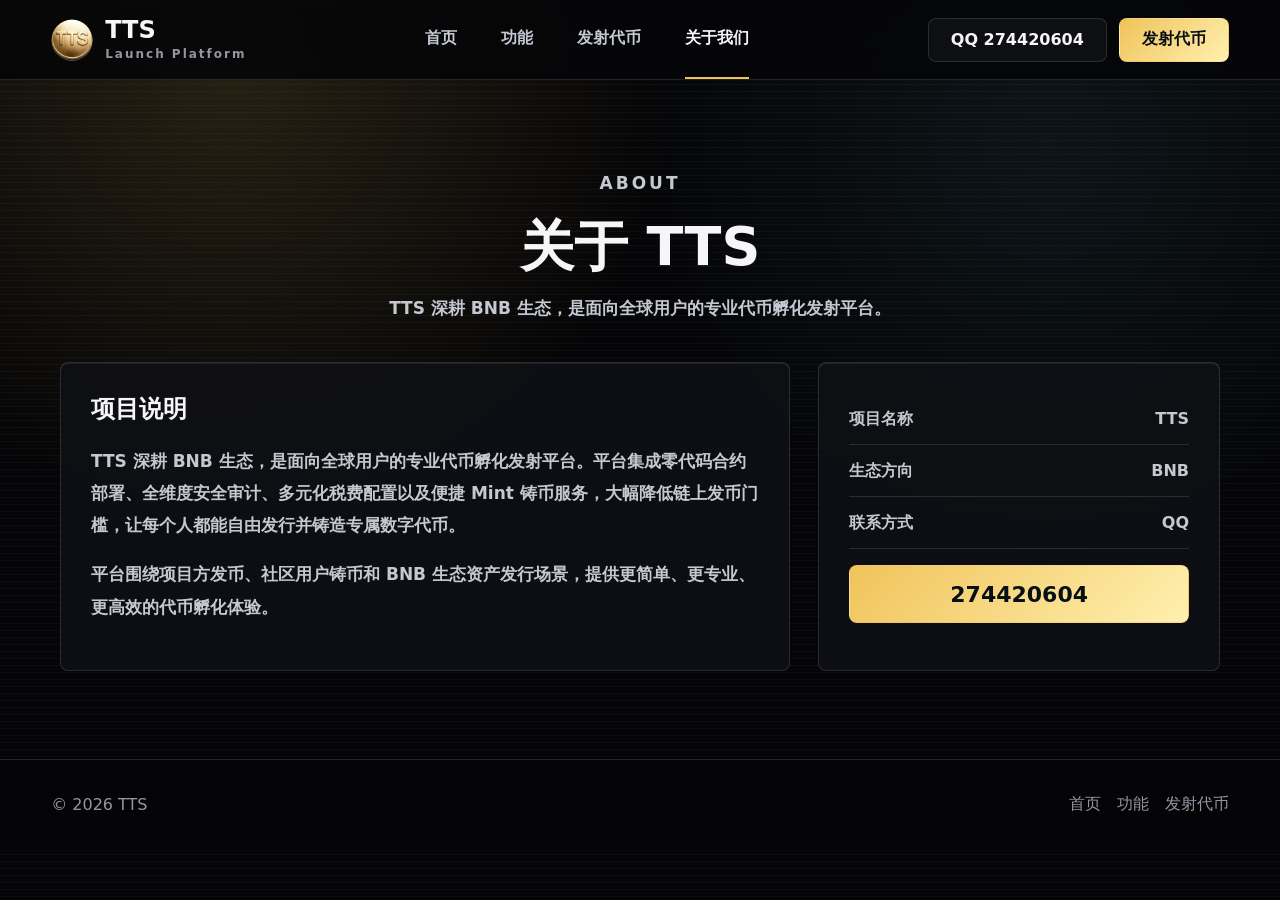
==== about.html @ f5e6a39c "Initial TTS static site" ====
<!doctype html>
<html lang="zh-CN">
  <head>
    <meta charset="UTF-8" />
    <meta name="viewport" content="width=device-width, initial-scale=1.0" />
    <title>TTS | 关于我们</title>
    <link rel="stylesheet" href="styles.css" />
  </head>
  <body>
    <header class="site-header">
      <a class="brand" href="index.html" aria-label="TTS 首页">
        <span class="brand-mark"><img src="images/tts-logo.svg" alt="" /></span>
        <span>
          <span class="brand-title">TTS</span>
          <span class="brand-subtitle">Launch Platform</span>
        </span>
      </a>

      <nav class="nav" aria-label="主导航">
        <a href="index.html">首页</a>
        <a href="features.html">功能</a>
        <a href="launch.html">发射代币</a>
        <a class="is-active" href="about.html">关于我们</a>
      </nav>

      <div class="header-actions">
        <a class="button" href="about.html">QQ 274420604</a>
        <a class="button primary" href="launch.html">发射代币</a>
      </div>
    </header>

    <main class="page">
      <section class="section">
        <div class="section-head center">
          <p class="eyebrow">ABOUT</p>
          <h1>关于 TTS</h1>
          <p>TTS 深耕 BNB 生态，是面向全球用户的专业代币孵化发射平台。</p>
        </div>

        <div class="about-panel">
          <article class="panel">
            <h2>项目说明</h2>
            <p class="about-copy">
              TTS 深耕 BNB 生态，是面向全球用户的专业代币孵化发射平台。平台集成零代码合约部署、全维度安全审计、多元化税费配置以及便捷 Mint 铸币服务，大幅降低链上发币门槛，让每个人都能自由发行并铸造专属数字代币。
            </p>
            <p class="about-copy">
              平台围绕项目方发币、社区用户铸币和 BNB 生态资产发行场景，提供更简单、更专业、更高效的代币孵化体验。
            </p>
          </article>

          <aside class="panel contact-box">
            <div class="contact-line">
              <span>项目名称</span>
              <strong>TTS</strong>
            </div>
            <div class="contact-line">
              <span>生态方向</span>
              <strong>BNB</strong>
            </div>
            <div class="contact-line">
              <span>联系方式</span>
              <strong>QQ</strong>
            </div>
            <a class="contact-qq" href="tencent://message/?uin=274420604&Site=TTS&Menu=yes">274420604</a>
          </aside>
        </div>
      </section>
    </main>

    <footer class="footer">
      <span>© 2026 TTS</span>
      <div class="footer-links">
        <a href="index.html">首页</a>
        <a href="features.html">功能</a>
        <a href="launch.html">发射代币</a>
      </div>
    </footer>
  </body>
</html>
---- styles.css ----
:root {
  --bg: #050507;
  --panel: #101115;
  --panel-soft: #161821;
  --line: rgba(255, 255, 255, 0.12);
  --line-strong: rgba(255, 255, 255, 0.22);
  --text: #f6f6f8;
  --muted: #9297a3;
  --muted-strong: #c4c8d1;
  --brand: #f0c35a;
  --brand-2: #fff0b0;
  --cool: #77e2ff;
  --warn: #ffd36e;
}

* {
  box-sizing: border-box;
}

html {
  min-height: 100%;
}

body {
  margin: 0;
  min-height: 100vh;
  color: var(--text);
  background:
    radial-gradient(circle at 18% 8%, rgba(240, 195, 90, 0.14), transparent 28rem),
    radial-gradient(circle at 82% 16%, rgba(119, 226, 255, 0.07), transparent 26rem),
    repeating-linear-gradient(
      to bottom,
      rgba(255, 255, 255, 0.03) 0,
      rgba(255, 255, 255, 0.03) 1px,
      transparent 1px,
      transparent 7px
    ),
    var(--bg);
  font-family:
    "PingFang SC", "Microsoft YaHei", "Noto Sans SC", system-ui, -apple-system, BlinkMacSystemFont,
    "Segoe UI", sans-serif;
}

a {
  color: inherit;
  text-decoration: none;
}

button,
input,
textarea {
  font: inherit;
}

.site-header {
  position: sticky;
  top: 0;
  z-index: 20;
  display: flex;
  align-items: center;
  justify-content: space-between;
  gap: 28px;
  min-height: 76px;
  padding: 0 clamp(18px, 4vw, 56px);
  border-bottom: 1px solid var(--line);
  background: rgba(5, 5, 7, 0.86);
  backdrop-filter: blur(18px);
}

.brand {
  display: inline-flex;
  align-items: center;
  gap: 12px;
  min-width: 0;
}

.brand-mark {
  display: grid;
  width: 42px;
  height: 42px;
  place-items: center;
  border: 0;
  border-radius: 50%;
  background: transparent;
  overflow: hidden;
}

.brand-mark img {
  display: block;
  width: 100%;
  height: 100%;
  object-fit: contain;
}

.hero-logo {
  display: block;
  width: clamp(120px, 18vw, 190px);
  height: auto;
  margin-bottom: 24px;
  filter: drop-shadow(0 22px 44px rgba(0, 0, 0, 0.45));
}

.brand-title {
  display: block;
  font-size: 24px;
  font-weight: 900;
  line-height: 1;
  letter-spacing: 0;
}

.brand-subtitle {
  display: block;
  margin-top: 5px;
  color: var(--muted);
  font-size: 12px;
  font-weight: 800;
  letter-spacing: 2px;
}

.nav {
  display: flex;
  justify-content: center;
  gap: clamp(18px, 4vw, 44px);
  color: var(--muted-strong);
  font-size: 16px;
  font-weight: 800;
}

.nav a {
  padding: 28px 0;
  border-bottom: 2px solid transparent;
}

.nav a:hover,
.nav a.is-active {
  color: var(--text);
  border-bottom-color: var(--brand);
}

.header-actions {
  display: flex;
  align-items: center;
  gap: 12px;
}

.button {
  display: inline-flex;
  align-items: center;
  justify-content: center;
  min-height: 44px;
  padding: 0 22px;
  border: 1px solid var(--line);
  border-radius: 8px;
  color: var(--text);
  background: rgba(255, 255, 255, 0.04);
  font-weight: 900;
  white-space: nowrap;
}

.button.primary {
  border-color: transparent;
  color: #071014;
  background: linear-gradient(135deg, var(--brand), var(--brand-2));
}

.button.disabled {
  cursor: default;
  color: var(--muted-strong);
  background: rgba(255, 255, 255, 0.055);
}

.page {
  width: min(1160px, calc(100% - 40px));
  margin: 0 auto;
}

.hero {
  display: grid;
  grid-template-columns: minmax(0, 1.05fr) minmax(320px, 0.95fr);
  gap: 56px;
  align-items: center;
  min-height: calc(100vh - 76px);
  padding: 80px 0;
}

.eyebrow {
  margin: 0 0 18px;
  color: var(--brand);
  font-size: 14px;
  font-weight: 900;
  letter-spacing: 3px;
}

h1,
h2,
h3,
p {
  margin-top: 0;
}

h1 {
  margin-bottom: 22px;
  font-size: clamp(48px, 8vw, 86px);
  line-height: 1.02;
  letter-spacing: 0;
}

.lead {
  width: min(680px, 100%);
  margin-bottom: 34px;
  color: var(--muted-strong);
  font-size: 18px;
  font-weight: 700;
  line-height: 1.85;
}

.hero-actions {
  display: flex;
  flex-wrap: wrap;
  gap: 14px;
}

.preview-panel,
.panel,
.card {
  border: 1px solid var(--line);
  border-radius: 8px;
  background: rgba(16, 17, 21, 0.86);
  box-shadow: inset 0 1px rgba(255, 255, 255, 0.08);
}

.preview-panel {
  padding: 28px;
}

.preview-top {
  display: flex;
  align-items: center;
  justify-content: space-between;
  gap: 18px;
  margin-bottom: 24px;
  padding-bottom: 20px;
  border-bottom: 1px solid var(--line);
}

.preview-title {
  font-weight: 900;
}

.badge {
  display: inline-flex;
  align-items: center;
  justify-content: center;
  min-height: 28px;
  padding: 0 10px;
  border: 1px solid rgba(255, 211, 110, 0.36);
  border-radius: 999px;
  color: #ffe3a0;
  background: rgba(255, 211, 110, 0.08);
  font-size: 12px;
  font-weight: 900;
}

.badge.ready {
  border-color: rgba(240, 195, 90, 0.42);
  color: #fff1bc;
  background: rgba(240, 195, 90, 0.09);
}

.metric-grid {
  display: grid;
  grid-template-columns: repeat(2, minmax(0, 1fr));
  gap: 14px;
}

.metric {
  min-height: 112px;
  padding: 18px;
  border: 1px solid var(--line);
  border-radius: 8px;
  background: rgba(255, 255, 255, 0.035);
}

.metric strong {
  display: block;
  margin-bottom: 10px;
  font-size: 28px;
}

.metric span {
  color: var(--muted);
  font-size: 14px;
  font-weight: 800;
}

.section {
  padding: 88px 0;
}

.section-head {
  width: min(760px, 100%);
  margin-bottom: 38px;
}

.section-head.center {
  margin-right: auto;
  margin-left: auto;
  text-align: center;
}

.section-head h1,
.section-head h2 {
  margin-bottom: 16px;
  font-size: clamp(36px, 5vw, 54px);
  line-height: 1.12;
}

.section-head p {
  color: var(--muted-strong);
  font-size: 17px;
  font-weight: 700;
  line-height: 1.8;
}

.grid {
  display: grid;
  grid-template-columns: repeat(3, minmax(0, 1fr));
  gap: 18px;
}

.card {
  min-height: 230px;
  padding: 28px;
}

.card-icon {
  display: grid;
  width: 46px;
  height: 46px;
  place-items: center;
  margin-bottom: 26px;
  border-radius: 8px;
  color: #071014;
  background: linear-gradient(135deg, var(--brand), var(--brand-2));
  font-size: 24px;
  font-weight: 900;
}

.card h3 {
  margin-bottom: 13px;
  font-size: 22px;
}

.card p {
  margin-bottom: 20px;
  color: var(--muted-strong);
  font-size: 15px;
  font-weight: 700;
  line-height: 1.75;
}

.split {
  display: grid;
  grid-template-columns: minmax(0, 0.95fr) minmax(320px, 1.05fr);
  gap: 28px;
  align-items: start;
}

.panel {
  padding: 30px;
}

.status-list {
  display: grid;
  gap: 12px;
  margin: 0;
  padding: 0;
  list-style: none;
}

.status-list li {
  display: flex;
  align-items: center;
  justify-content: space-between;
  gap: 14px;
  min-height: 52px;
  padding: 0 16px;
  border: 1px solid var(--line);
  border-radius: 8px;
  color: var(--muted-strong);
  background: rgba(255, 255, 255, 0.035);
  font-weight: 900;
}

.process-number {
  display: inline-grid;
  width: 30px;
  height: 30px;
  place-items: center;
  border-radius: 50%;
  color: #071014;
  background: linear-gradient(135deg, var(--brand), var(--brand-2));
  font-size: 13px;
  font-weight: 900;
}

.form-grid {
  display: grid;
  grid-template-columns: repeat(2, minmax(0, 1fr));
  gap: 18px;
}

.field {
  display: grid;
  gap: 8px;
}

.field.wide {
  grid-column: 1 / -1;
}

label {
  color: var(--muted-strong);
  font-size: 14px;
  font-weight: 900;
}

input,
textarea {
  width: 100%;
  min-width: 0;
  border: 1px solid transparent;
  border-radius: 8px;
  color: var(--text);
  background: var(--panel-soft);
  outline: 0;
}

input {
  height: 48px;
  padding: 0 15px;
}

textarea {
  min-height: 132px;
  padding: 14px 15px;
  resize: vertical;
}

input::placeholder,
textarea::placeholder {
  color: #646a75;
}

input:disabled,
textarea:disabled {
  cursor: not-allowed;
  opacity: 0.78;
}

.form-actions {
  grid-column: 1 / -1;
  display: flex;
  flex-wrap: wrap;
  gap: 12px;
  align-items: center;
  padding-top: 8px;
}

.helper-text {
  margin: 0;
  color: var(--muted);
  font-size: 14px;
  font-weight: 800;
}

.about-panel {
  display: grid;
  grid-template-columns: minmax(0, 1fr) minmax(260px, 0.55fr);
  gap: 28px;
  align-items: stretch;
}

.about-copy {
  color: var(--muted-strong);
  font-size: 17px;
  font-weight: 700;
  line-height: 1.9;
}

.contact-box {
  display: grid;
  align-content: center;
  gap: 16px;
  min-height: 220px;
}

.contact-line {
  display: flex;
  justify-content: space-between;
  gap: 18px;
  padding-bottom: 14px;
  border-bottom: 1px solid var(--line);
  color: var(--muted-strong);
  font-weight: 900;
}

.contact-qq {
  display: inline-flex;
  align-items: center;
  justify-content: center;
  min-height: 58px;
  border: 1px solid rgba(240, 195, 90, 0.36);
  border-radius: 8px;
  color: #071014;
  background: linear-gradient(135deg, var(--brand), var(--brand-2));
  font-size: 22px;
  font-weight: 900;
}

.footer {
  display: flex;
  align-items: center;
  justify-content: space-between;
  gap: 20px;
  padding: 34px clamp(18px, 4vw, 56px);
  border-top: 1px solid var(--line);
  color: var(--muted);
  background: rgba(5, 5, 7, 0.78);
}

.footer-links {
  display: flex;
  gap: 16px;
}

@media (max-width: 920px) {
  .site-header {
    align-items: flex-start;
    min-height: auto;
    padding-top: 16px;
    padding-bottom: 16px;
  }

  .nav {
    display: none;
  }

  .hero,
  .split,
  .about-panel {
    grid-template-columns: 1fr;
  }

  .grid {
    grid-template-columns: repeat(2, minmax(0, 1fr));
  }
}

@media (max-width: 640px) {
  .site-header {
    padding-right: 14px;
    padding-left: 14px;
  }

  .brand-title {
    font-size: 22px;
  }

  .brand-subtitle {
    display: none;
  }

  .header-actions .button:not(.primary) {
    display: none;
  }

  .page {
    width: min(100% - 28px, 1160px);
  }

  .hero {
    min-height: auto;
    padding: 54px 0;
  }

  .section {
    padding: 60px 0;
  }

  .grid,
  .metric-grid,
  .form-grid {
    grid-template-columns: 1fr;
  }

  .card,
  .panel,
  .preview-panel {
    padding: 22px;
  }

  .footer {
    flex-direction: column;
    align-items: flex-start;
  }
}
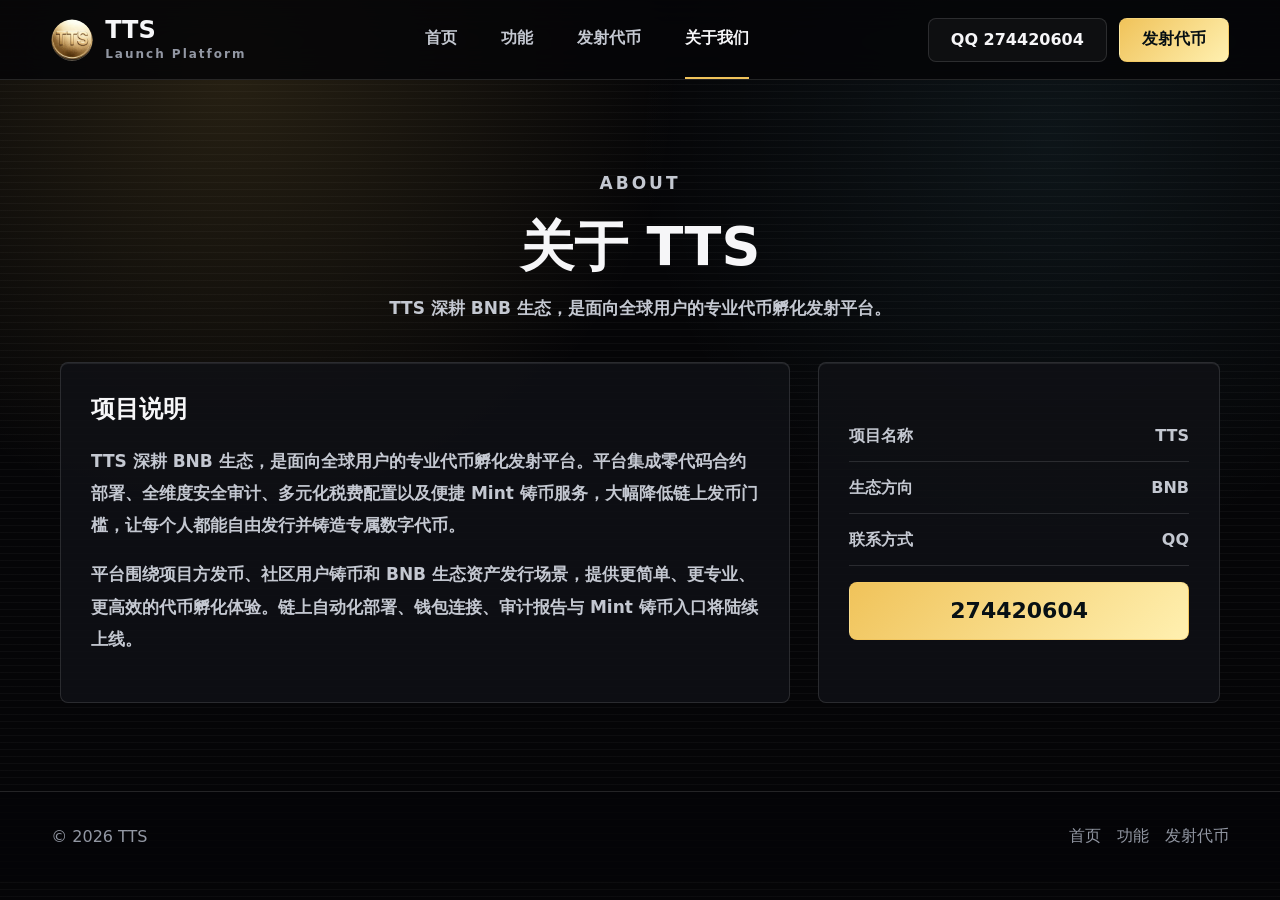
==== commit ab795f6c: "Mark upcoming TTS features" ====
--- a/about.html
+++ b/about.html
@@ -4,6 +4,7 @@
     <meta charset="UTF-8" />
     <meta name="viewport" content="width=device-width, initial-scale=1.0" />
     <title>TTS | 关于我们</title>
+    <link rel="icon" type="image/svg+xml" href="images/tts-logo.svg" />
     <link rel="stylesheet" href="styles.css" />
   </head>
   <body>
@@ -44,7 +45,7 @@
               TTS 深耕 BNB 生态，是面向全球用户的专业代币孵化发射平台。平台集成零代码合约部署、全维度安全审计、多元化税费配置以及便捷 Mint 铸币服务，大幅降低链上发币门槛，让每个人都能自由发行并铸造专属数字代币。
             </p>
             <p class="about-copy">
-              平台围绕项目方发币、社区用户铸币和 BNB 生态资产发行场景，提供更简单、更专业、更高效的代币孵化体验。
+              平台围绕项目方发币、社区用户铸币和 BNB 生态资产发行场景，提供更简单、更专业、更高效的代币孵化体验。链上自动化部署、钱包连接、审计报告与 Mint 铸币入口将陆续上线。
             </p>
           </article>
 
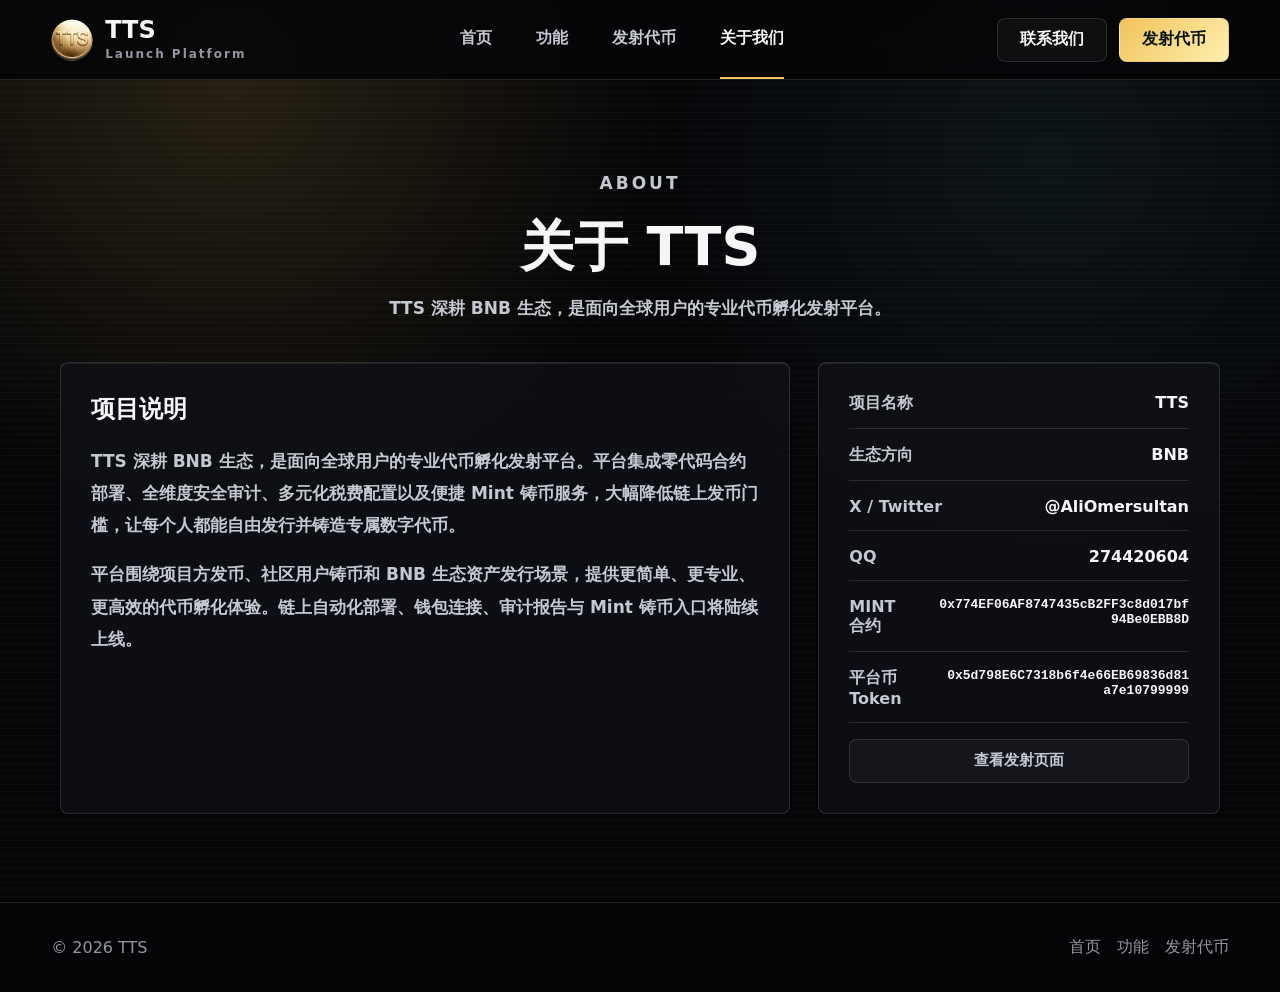
==== commit 1efde0ae: "Add contacts and contract details" ====
--- a/about.html
+++ b/about.html
@@ -25,7 +25,7 @@
       </nav>
 
       <div class="header-actions">
-        <a class="button" href="about.html">QQ 274420604</a>
+        <a class="button" href="about.html">联系我们</a>
         <a class="button primary" href="launch.html">发射代币</a>
       </div>
     </header>
@@ -59,10 +59,22 @@
               <strong>BNB</strong>
             </div>
             <div class="contact-line">
-              <span>联系方式</span>
-              <strong>QQ</strong>
+              <span>X / Twitter</span>
+              <a href="https://x.com/AliOmersultan" target="_blank" rel="noreferrer">@AliOmersultan</a>
             </div>
-            <a class="contact-qq" href="tencent://message/?uin=274420604&Site=TTS&Menu=yes">274420604</a>
+            <div class="contact-line">
+              <span>QQ</span>
+              <strong>274420604</strong>
+            </div>
+            <div class="contact-line">
+              <span>MINT 合约</span>
+              <strong class="address">0x774EF06AF8747435cB2FF3c8d017bf94Be0EBB8D</strong>
+            </div>
+            <div class="contact-line">
+              <span>平台币 Token</span>
+              <strong class="address">0x5d798E6C7318b6f4e66EB69836d81a7e10799999</strong>
+            </div>
+            <a class="contact-link" href="launch.html">查看发射页面</a>
           </aside>
         </div>
       </section>
--- a/styles.css
+++ b/styles.css
@@ -293,6 +293,35 @@
   font-weight: 800;
 }
 
+.contract-list {
+  display: grid;
+  gap: 12px;
+  margin-top: 18px;
+}
+
+.contract-item {
+  display: grid;
+  gap: 8px;
+  padding: 14px;
+  border: 1px solid var(--line);
+  border-radius: 8px;
+  background: rgba(255, 255, 255, 0.03);
+}
+
+.contract-item span {
+  color: var(--muted);
+  font-size: 13px;
+  font-weight: 900;
+}
+
+.address {
+  color: var(--muted-strong);
+  font-family: "SFMono-Regular", Consolas, "Liberation Mono", monospace;
+  font-size: 13px;
+  font-weight: 800;
+  overflow-wrap: anywhere;
+}
+
 .section {
   padding: 88px 0;
 }
@@ -505,16 +534,24 @@
   font-weight: 900;
 }
 
-.contact-qq {
+.contact-line strong,
+.contact-line a {
+  color: var(--text);
+  overflow-wrap: anywhere;
+  text-align: right;
+}
+
+.contact-link {
   display: inline-flex;
   align-items: center;
   justify-content: center;
-  min-height: 58px;
-  border: 1px solid rgba(240, 195, 90, 0.36);
-  border-radius: 8px;
-  color: #071014;
-  background: linear-gradient(135deg, var(--brand), var(--brand-2));
-  font-size: 22px;
+  min-height: 44px;
+  padding: 0 14px;
+  border: 1px solid var(--line);
+  border-radius: 8px;
+  color: var(--muted-strong);
+  background: rgba(255, 255, 255, 0.035);
+  font-size: 15px;
   font-weight: 900;
 }
 
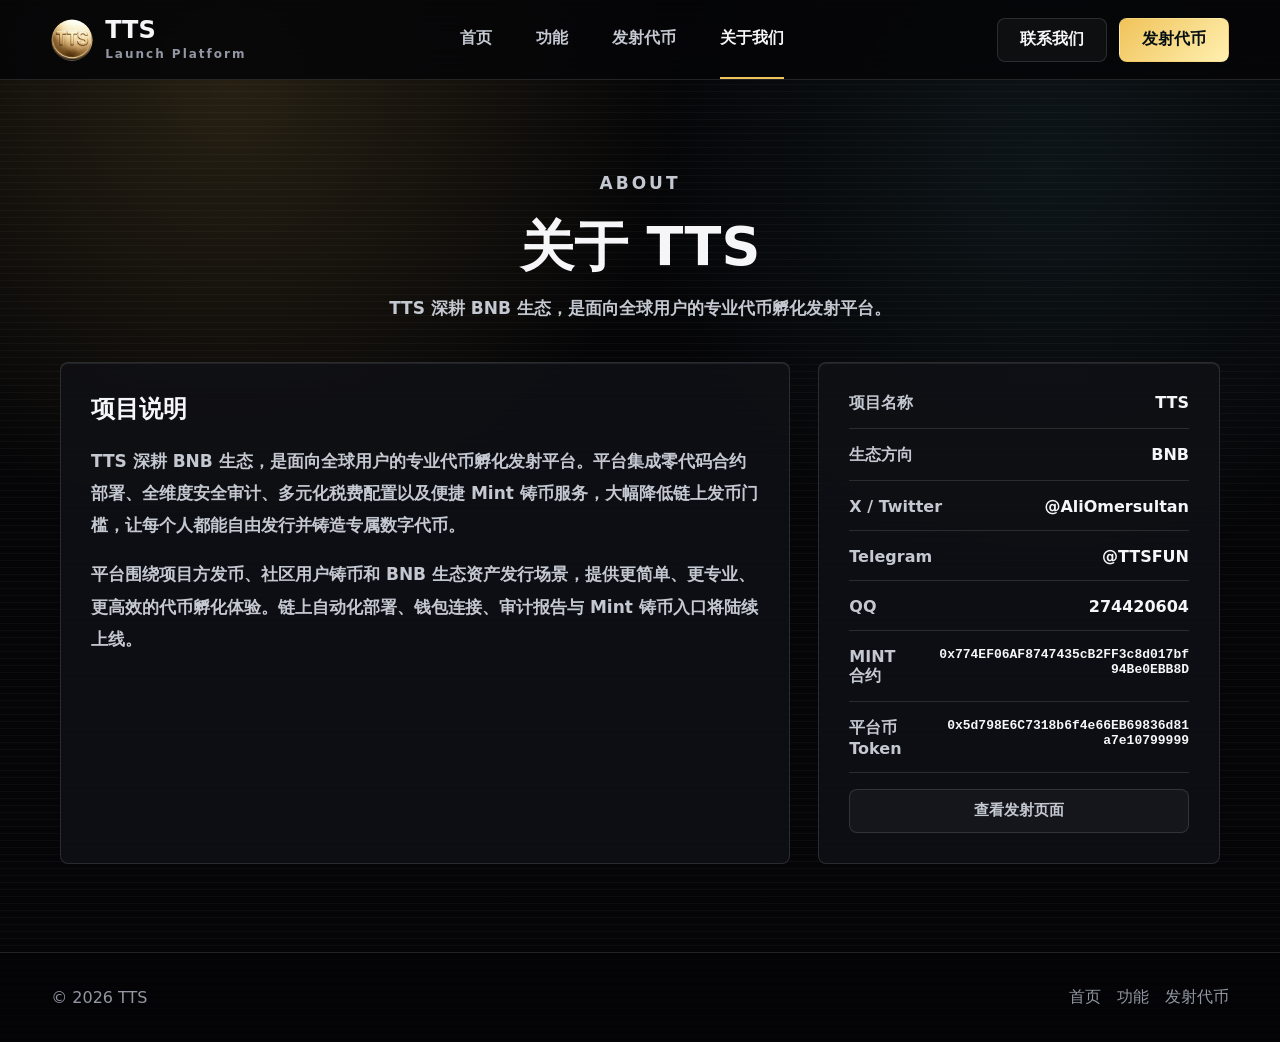
==== commit 644fa39d: "Add Telegram contact and restore token message" ====
--- a/about.html
+++ b/about.html
@@ -63,6 +63,10 @@
               <a href="https://x.com/AliOmersultan" target="_blank" rel="noreferrer">@AliOmersultan</a>
             </div>
             <div class="contact-line">
+              <span>Telegram</span>
+              <a href="https://t.me/TTSFUN" target="_blank" rel="noreferrer">@TTSFUN</a>
+            </div>
+            <div class="contact-line">
               <span>QQ</span>
               <strong>274420604</strong>
             </div>
--- a/styles.css
+++ b/styles.css
@@ -214,6 +214,20 @@
   line-height: 1.85;
 }
 
+.hero-slogan {
+  display: inline-flex;
+  align-items: center;
+  min-height: 40px;
+  margin-bottom: 22px;
+  padding: 0 14px;
+  border: 1px solid rgba(240, 195, 90, 0.38);
+  border-radius: 8px;
+  color: #fff1bc;
+  background: rgba(240, 195, 90, 0.09);
+  font-size: 16px;
+  font-weight: 900;
+}
+
 .hero-actions {
   display: flex;
   flex-wrap: wrap;
@@ -355,6 +369,102 @@
   display: grid;
   grid-template-columns: repeat(3, minmax(0, 1fr));
   gap: 18px;
+}
+
+.launch-list {
+  display: grid;
+  gap: 16px;
+}
+
+.list-tabs {
+  display: grid;
+  grid-template-columns: 1fr;
+  overflow: hidden;
+  border: 1px solid var(--line);
+  border-radius: 8px;
+  background: rgba(255, 255, 255, 0.025);
+}
+
+.list-tab {
+  display: flex;
+  align-items: center;
+  justify-content: center;
+  min-height: 56px;
+  padding: 0 18px;
+  color: var(--muted-strong);
+  font-weight: 900;
+}
+
+.list-tab.active {
+  color: #071014;
+  background: linear-gradient(135deg, var(--brand), var(--brand-2));
+}
+
+.list-heading {
+  display: flex;
+  align-items: end;
+  justify-content: space-between;
+  gap: 18px;
+  margin-top: 26px;
+}
+
+.list-heading h2 {
+  margin-bottom: 0;
+  font-size: clamp(28px, 4vw, 38px);
+}
+
+.token-card {
+  display: grid;
+  grid-template-columns: auto minmax(0, 1fr) auto;
+  gap: 18px;
+  align-items: center;
+  min-height: 116px;
+  padding: 22px;
+  border: 1px solid var(--line);
+  border-radius: 8px;
+  background: rgba(16, 17, 21, 0.86);
+  box-shadow: inset 0 1px rgba(255, 255, 255, 0.08);
+}
+
+.token-logo {
+  width: 68px;
+  height: 68px;
+  border-radius: 50%;
+  object-fit: contain;
+}
+
+.token-title {
+  display: flex;
+  flex-wrap: wrap;
+  gap: 10px;
+  align-items: baseline;
+  margin-bottom: 10px;
+}
+
+.token-title h3 {
+  margin: 0;
+  font-size: 22px;
+}
+
+.token-symbol {
+  color: var(--muted-strong);
+  font-size: 16px;
+  font-weight: 900;
+}
+
+.token-meta {
+  display: flex;
+  flex-wrap: wrap;
+  gap: 16px;
+  color: var(--muted);
+  font-size: 14px;
+  font-weight: 800;
+}
+
+.token-action {
+  min-width: 46px;
+  height: 46px;
+  padding: 0;
 }
 
 .card {
@@ -631,6 +741,19 @@
     grid-template-columns: 1fr;
   }
 
+  .token-card {
+    grid-template-columns: 1fr;
+  }
+
+  .list-heading {
+    align-items: flex-start;
+    flex-direction: column;
+  }
+
+  .token-action {
+    width: 100%;
+  }
+
   .card,
   .panel,
   .preview-panel {
